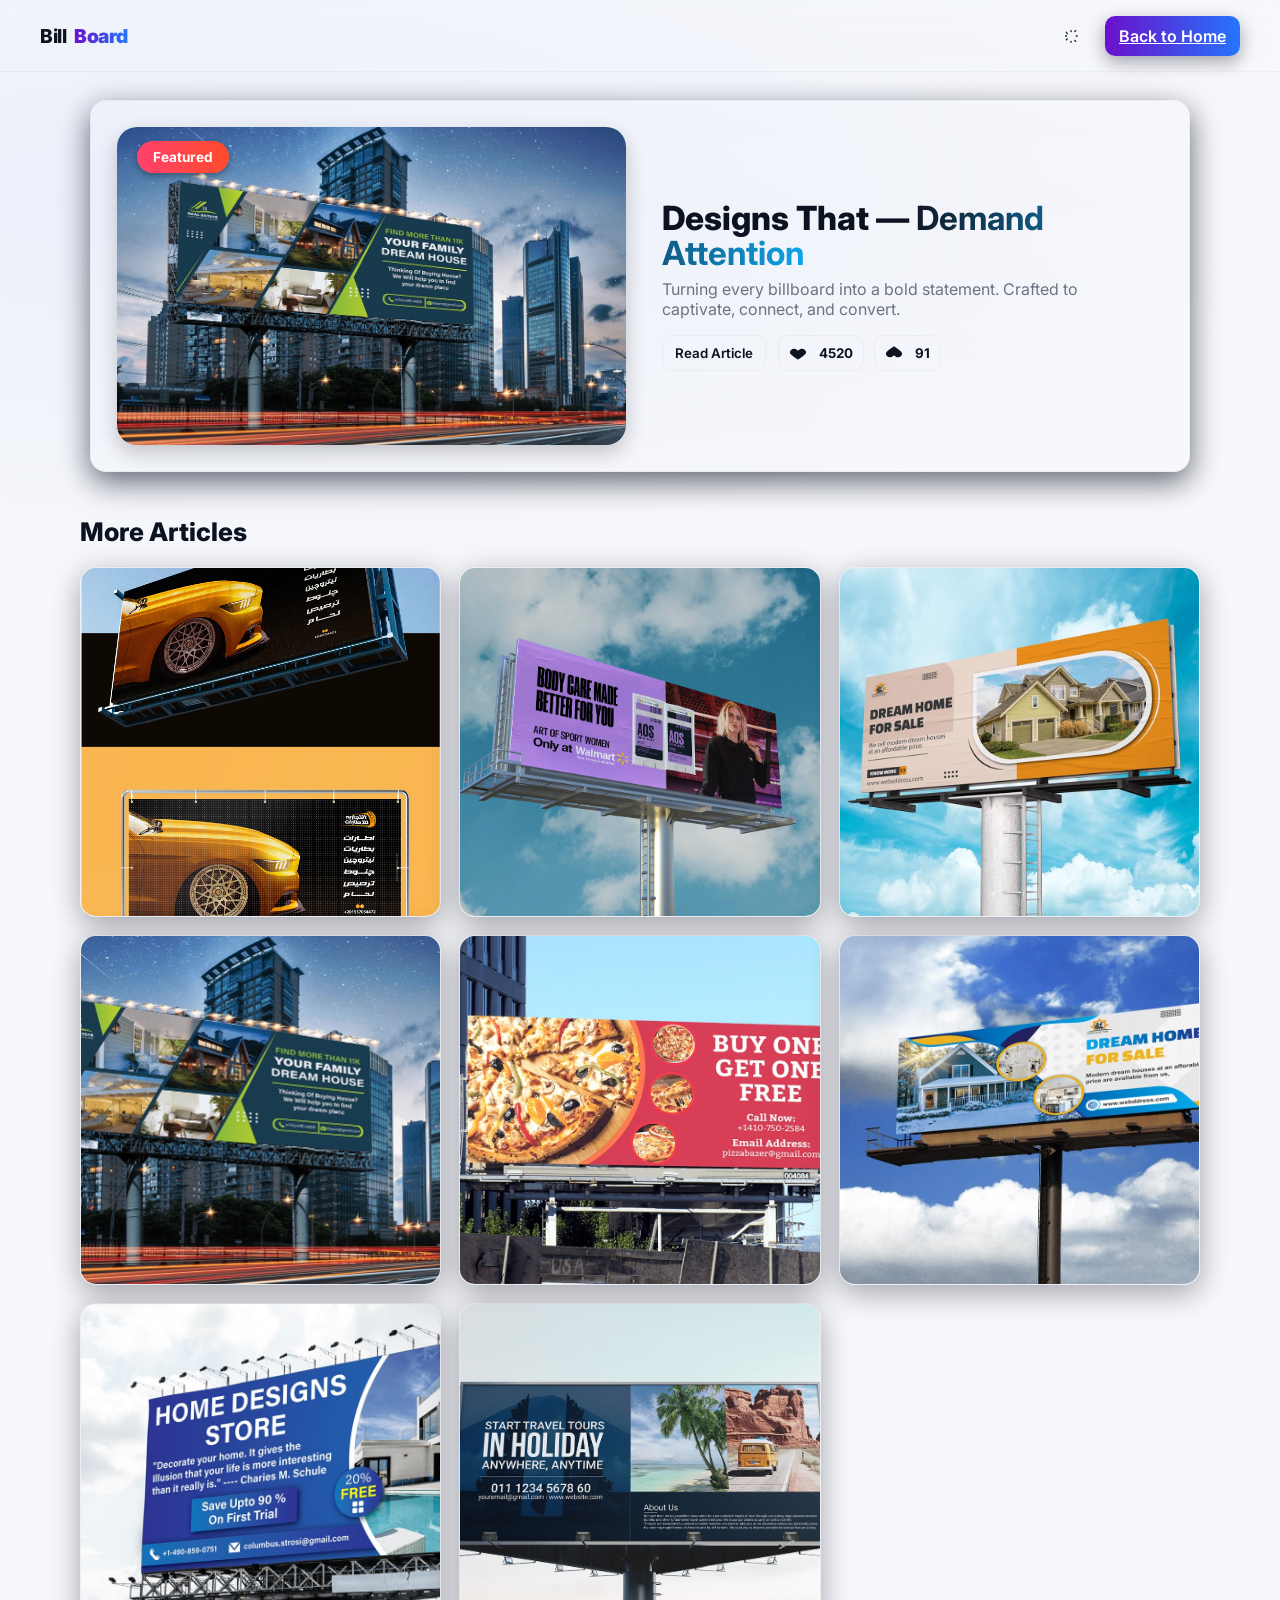
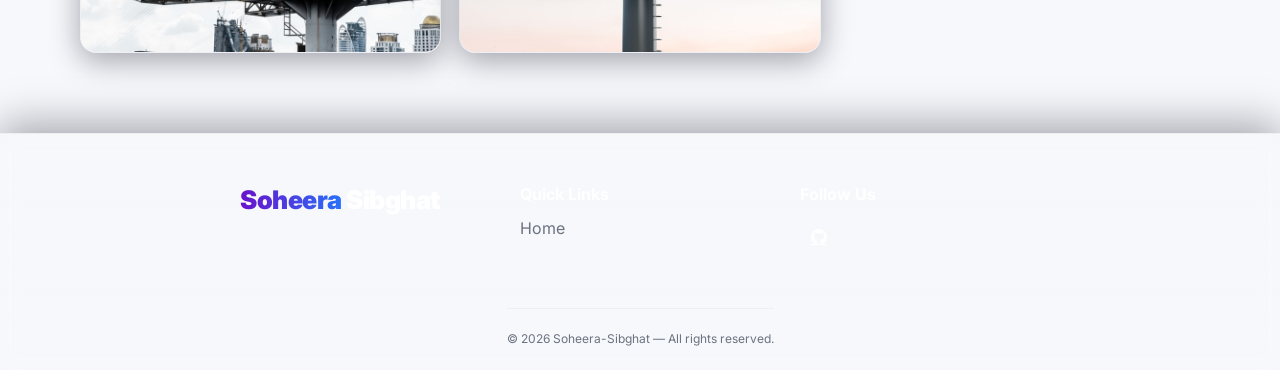
==== pages/billBoard.html @ 372c572b "first commit some changes" ====
<!DOCTYPE html>
<html lang="en">

<head>
    <meta charset="utf-8" />
    <meta name="viewport" content="width=device-width,initial-scale=1" />
    <title>Soheera Sibghat</title>

    <!-- Google Font -->
    <link href="https://fonts.googleapis.com/css2?family=Inter:wght@300;400;600;800&display=swap" rel="stylesheet">
    <link rel="stylesheet" href="https://cdnjs.cloudflare.com/ajax/libs/font-awesome/6.4.0/css/all.min.css">

    <!-- External CSS -->
    <link rel="stylesheet" href="../page-css/billboard.css">
</head>

<body class="theme-light">

    <!-- NAVBAR -->
    <header class="navbar">
        <div class="nav-left">
            <h3 class="brand">Bill<span>Board</span></h3>
        </div>

        <div class="nav-right">
            <button class="btn icon-btn" id="themeToggle" aria-label="Toggle theme">
                <svg id="themeIcon" viewBox="0 0 24 24" width="18" height="18" fill="currentColor">
                    <path
                        d="M12 3a1 1 0 0 1 1 1v1.2a1 1 0 0 1-2 0V4a1 1 0 0 1 1-1zM12 19a1 1 0 0 1 1 1v1.2a1 1 0 0 1-2 0V20a1 1 0 0 1 1-1zM4.22 5.47a1 1 0 0 1 1.41 0L6.9 7.74a1 1 0 1 1-1.41 1.41L4.22 6.88a1 1 0 0 1 0-1.41zM17.1 18.06a1 1 0 0 1 1.41 0l1.26 1.26a1 1 0 0 1-1.41 1.41L17.1 19.47a1 1 0 0 1 0-1.41zM3 12a1 1 0 0 1 1-1h1.2a1 1 0 0 1 0 2H4a1 1 0 0 1-1-1zM19 12a1 1 0 0 1 1-1h1.2a1 1 0 0 1 0 2H20a1 1 0 0 1-1-1zM4.22 18.53a1 1 0 0 1 0-1.41l1.26-1.26a1 1 0 1 1 1.41 1.41L5.63 18.53a1 1 0 0 1-1.41 0zM17.1 5.94a1 1 0 0 1 0-1.41l1.26-1.26a1 1 0 1 1 1.41 1.41L18.5 5.94a1 1 0 0 1-1.41 0z">
                    </path>
                </svg>
            </button>

            <a href="../index.html" class="btn primary">Back to Home</a>
        </div>
    </header>

    <!-- HERO -->
    <main>
        <section class="hero">
            <div class="hero-card reveal">
                <div class="hero-media">
                    <img src="../images/billboard/img4.jpg" alt="Preview Image">
                    <div class="floating-badge">Featured</div>
                </div>


                <div class="hero-body">
                    <h1 class="hero-title">Designs That — <span>Demand Attention</span></h1>
                    <p class="lead">Turning every billboard into a bold statement.
                        Crafted to captivate, connect, and convert.</p>

                    <div class="actions">
                        <button class="btn ghost" id="readMore">Read Article</button>

                        <div class="reactions">
                            <button class="like-btn action-sm" data-type="like" aria-label="like">
                                <svg viewBox="0 0 24 24" width="18" height="18" fill="currentColor">
                                    <path
                                        d="M12 21s-6.716-4.35-9.5-7.2C-1.2 10.6 3.5 5 8.5 6.5c1.9.6 3.5 2.4 3.5 2.4s1.6-1.8 3.5-2.4C20.5 5 25.2 10.6 21.5 13.8 18.716 16.65 12 21 12 21z" />
                                </svg>
                                <span class="count" id="likeCount">4520</span>
                            </button>

                            <button class="dislike-btn action-sm" data-type="dislike" aria-label="dislike">
                                <svg viewBox="0 0 24 24" width="18" height="18" fill="currentColor">
                                    <path
                                        d="M12 3s6.716 4.35 9.5 7.2C25.2 13.4 20.5 19 15.5 17.5c-1.9-.6-3.5-2.4-3.5-2.4s-1.6 1.8-3.5 2.4C3.5 19  -1.2 13.4 2.5 10.2 5.284 7.35 12 3 12 3z" />
                                </svg>
                                <span class="count" id="dislikeCount">91</span>
                            </button>
                        </div>
                    </div>
                </div>
            </div>
        </section>

        <!-- CARDS GRID -->
        <section class="cards-container">
            <h2 class="section-title reveal">More Articles</h2>

            <div class="cards grid">
                <!-- Generate 10 cards -->
                <!-- Each card uses .reveal which will animate on load/scroll -->
                <article class="card">
                    <div class="card-media">
                        <img src="../images/billboard/img1.jpg" alt="Preview Image">
                        <!-- <video src="../videos/wordpress-videos/video1.mp4" muted loop preload="metadata"></video> -->
                    </div>
                </article>




                <article class="card">
                    <div class="card-media">
                        <img src="../images/billboard/img2.jpg" alt="Preview Image">
                        <!-- <video src="../videos/wordpress-videos/video2.mp4" muted loop preload="metadata"></video> -->
                    </div>
                </article>


                <article class="card">
                    <div class="card-media">
                        <img src="../images/billboard/img3.jpg" alt="Preview Image">
                        <!-- <video src="../videos/wordpress-videos/video2.mp4" muted loop preload="metadata"></video> -->
                    </div>
                </article>

                <article class="card">
                    <div class="card-media">
                        <img src="../images/billboard/img4.jpg" alt="Preview Image">
                        <!-- <video src="../videos/wordpress-videos/video2.mp4" muted loop preload="metadata"></video> -->
                    </div>
                </article>
                <article class="card">
                    <div class="card-media">
                        <img src="../images/billboard/img5.jpg" alt="Preview Image">
                        <!-- <video src="../videos/wordpress-videos/video2.mp4" muted loop preload="metadata"></video> -->
                    </div>
                </article>
                <article class="card">
                    <div class="card-media">
                        <img src="../images/billboard/img6.jpg" alt="Preview Image">
                        <!-- <video src="../videos/wordpress-videos/video2.mp4" muted loop preload="metadata"></video> -->
                    </div>
                </article>
                <article class="card">
                    <div class="card-media">
                        <img src="../images/billboard/img7.jpg" alt="Preview Image">
                        <!-- <video src="../videos/wordpress-videos/video2.mp4" muted loop preload="metadata"></video> -->
                    </div>
                </article>
                <article class="card">
                    <div class="card-media">
                        <img src="../images/billboard/img8.jpg" alt="Preview Image">
                        <!-- <video src="../videos/wordpress-videos/video2.mp4" muted loop preload="metadata"></video> -->
                    </div>
                </article>
                <!-- <article class="card reveal" tabindex="0">
                    <div class="card-media"><img src="https://via.placeholder.com/600x360?text=Card+4" alt=""></div>
                    <div class="card-body">
                        <h3>Card Title 4</h3>
                        <p>Maecenas facilisis magna in dui iaculis feugiat. Use images you like.</p>
                        <div class="card-meta">
                            <span class="tag">Inspiration</span>
                            <button class="btn sm">Read</button>
                        </div>
                    </div>
                </article>

                <article class="card reveal" tabindex="0">
                    <div class="card-media"><img src="https://via.placeholder.com/600x360?text=Card+5" alt=""></div>
                    <div class="card-body">
                        <h3>Card Title 5</h3>
                        <p>Aliquam tincidunt justo sed nunc viverra, at fermentum leo luctus.</p>
                        <div class="card-meta">
                            <span class="tag">Trends</span>
                            <button class="btn sm">Read</button>
                        </div>
                    </div>
                </article>

                <article class="card reveal" tabindex="0">
                    <div class="card-media"><img src="https://via.placeholder.com/600x360?text=Card+6" alt=""></div>
                    <div class="card-body">
                        <h3>Card Title 6</h3>
                        <p>Sed ut perspiciatis unde omnis iste natus error sit voluptatem.</p>
                        <div class="card-meta">
                            <span class="tag">Tips</span>
                            <button class="btn sm">Read</button>
                        </div>
                    </div>
                </article>

                <article class="card reveal" tabindex="0">
                    <div class="card-media"><img src="https://via.placeholder.com/600x360?text=Card+7" alt=""></div>
                    <div class="card-body">
                        <h3>Card Title 7</h3>
                        <p>Integer id nisl nec sapien bibendum egestas. Add your own data.</p>
                        <div class="card-meta">
                            <span class="tag">Code</span>
                            <button class="btn sm">Read</button>
                        </div>
                    </div>
                </article>

                <article class="card reveal" tabindex="0">
                    <div class="card-media"><img src="https://via.placeholder.com/600x360?text=Card+8" alt=""></div>
                    <div class="card-body">
                        <h3>Card Title 8</h3>
                        <p>Vestibulum eget magna eget velit hendrerit varius. Clean layout.</p>
                        <div class="card-meta">
                            <span class="tag">Design</span>
                            <button class="btn sm">Read</button>
                        </div>
                    </div>
                </article>

                <article class="card reveal" tabindex="0">
                    <div class="card-media"><img src="https://via.placeholder.com/600x360?text=Card+9" alt=""></div>
                    <div class="card-body">
                        <h3>Card Title 9</h3>
                        <p>Fusce fringilla nulla sit amet turpis elementum, ac feugiat ipsum.</p>
                        <div class="card-meta">
                            <span class="tag">Layout</span>
                            <button class="btn sm">Read</button>
                        </div>
                    </div>
                </article>

                <article class="card reveal" tabindex="0">
                    <div class="card-media"><img src="https://via.placeholder.com/600x360?text=Card+10" alt=""></div>
                    <div class="card-body">
                        <h3>Card Title 10</h3>
                        <p>Curabitur sit amet urna ac leo tincidunt posuere. Final sample card.</p>
                        <div class="card-meta">
                            <span class="tag">UX</span>
                            <button class="btn sm">Read</button>
                        </div>
                    </div>
                </article> -->
            </div>
        </section>
    </main>

    <!-- FOOTER -->
    <footer class="footer">
        <div class="footer-top">
            <div class="footer-brand">
                <h2><span>Soheera </span>Sibghat</h2>
            </div>
            <div class="footer-links">
                <h4>Quick Links</h4>
                <ul>
                    <li><a href="../index.html">Home</a></li>

                </ul>
            </div>
            <div class="footer-socials">
                <h4>Follow Us</h4>
                <div class="social-icons">
                    <!-- <a href="#" aria-label="Twitter"><i class="fab fa-twitter"></i></a> -->
                    <!-- <a href="#" aria-label="Dribbble"><i class="fab fa-dribbble"></i></a> -->
                    <a href="https://github.com/soheeras" aria-label="Github"><i class="fab fa-github"></i></a>
                    <!-- <a href="#" aria-label="YouTube"><i class="fab fa-youtube"></i></a> -->
                </div>
            </div>
        </div>

        <div class="footer-bottom">
            <small>© <span id="year"></span> Soheera-Sibghat — All rights reserved.</small>
        </div>
    </footer>
    <!-- JS: theme toggle, simple interactions, reveal on scroll -->
    <script>
        // year
        document.getElementById('year').textContent = new Date().getFullYear();

        // theme toggle
        const body = document.body;
        const themeToggle = document.getElementById('themeToggle');
        const themeIcon = document.getElementById('themeIcon');
        const setTheme = (mode) => {
            body.classList.remove('theme-light', 'theme-dark');
            body.classList.add(mode === 'dark' ? 'theme-dark' : 'theme-light');
            // swap icon (sun/moon)
            if (mode === 'dark') {
                themeIcon.innerHTML = '<path d="M21.64 13a9 9 0 11-10.6-10.6 1 1 0 01.8 1.1 7 7 0 109.5 9.5 1 1 0 011.1.8z"/>';
            } else {
                themeIcon.innerHTML = '<path d="M12 3a1 1 0 0 1 1 1v1.2a1 1 0 0 1-2 0V4a1 1 0 0 1 1-1zM12 19a1 1 0 0 1 1 1v1.2a1 1 0 0 1-2 0V20a1 1 0 0 1 1-1zM4.22 5.47a1 1 0 0 1 1.41 0L6.9 7.74a1 1 0 1 1-1.41 1.41L4.22 6.88a1 1 0 0 1 0-1.41zM17.1 18.06a1 1 0 0 1 1.41 0l1.26 1.26a1 1 0 0 1-1.41 1.41L17.1 19.47a1 1 0 0 1 0-1.41zM3 12a1 1 0 0 1 1-1h1.2a1 1 0 0 1 0 2H4a1 1 0 0 1-1-1zM19 12a1 1 0 0 1 1-1h1.2a1 1 0 0 1 0 2H20a1 1 0 0 1-1-1zM4.22 18.53a1 1 0 0 1 0-1.41l1.26-1.26a1 1 0 1 1 1.41 1.41L5.63 18.53a1 1 0 0 1-1.41 0zM17.1 5.94a1 1 0 0 1 0-1.41l1.26-1.26a1 1 0 1 1 1.41 1.41L18.5 5.94a1 1 0 0 1-1.41 0z"></path>';
            }
            localStorage.setItem('site-theme', mode);
        };
        // init theme
        const saved = localStorage.getItem('site-theme') || 'light';
        setTheme(saved);
        themeToggle.addEventListener('click', () => {
            const next = body.classList.contains('theme-dark') ? 'light' : 'dark';
            setTheme(next);
        });

        // like/dislike micro-interactions
        document.querySelectorAll('.like-btn, .dislike-btn').forEach(btn => {
            btn.addEventListener('click', (e) => {
                e.stopPropagation();
                const span = btn.querySelector('.count');
                let n = parseInt(span.textContent || '0', 10);
                // simple toggle animation
                btn.animate([{ transform: 'scale(1.1)' }, { transform: 'scale(1)' }], { duration: 200 });
                if (btn.classList.contains('active')) {
                    btn.classList.remove('active');
                    n = Math.max(0, n - 1);
                } else {
                    btn.classList.add('active');
                    n = n + 1;
                }
                span.textContent = n;
            });
        });

        // reveal on scroll
        const reveals = document.querySelectorAll('.reveal');
        const ro = new IntersectionObserver(entries => {
            entries.forEach((entry, i) => {
                if (entry.isIntersecting) {
                    entry.target.classList.add('revealed');
                    ro.unobserve(entry.target);
                }
            });
        }, { threshold: 0.12 });
        reveals.forEach(r => ro.observe(r));

        // subtle card tilt on mousemove
        document.querySelectorAll('.card').forEach(card => {
            card.addEventListener('mousemove', (e) => {
                const rect = card.getBoundingClientRect();
                const x = (e.clientX - rect.left) / rect.width - 0.5;
                const y = (e.clientY - rect.top) / rect.height - 0.5;
                card.style.transform = `perspective(900px) rotateX(${(-y * 6)}deg) rotateY(${x * 8}deg) translateZ(0)`;
            });
            card.addEventListener('mouseleave', () => {
                card.style.transform = '';
            });
            // make card clickable (example)
            card.addEventListener('click', () => {
                // redirect to a WordPress-style page (change href as needed)
                window.location.href = 'billBoard.html';
            });
        });
    </script>
    <script>
        document.querySelectorAll('.card').forEach(card => {
            const video = card.querySelector('video');

            card.addEventListener('mouseenter', () => {
                video.currentTime = 0;
                video.play();
            });

            card.addEventListener('mouseleave', () => {
                video.pause();
            });
        });
    </script>


</body>

</html>
---- page-css/billboard.css ----
/* ---------- VARIABLES & RESET ---------- */
:root{
  --bg: #0f1720;
  --card: rgba(255,255,255,0.96);
  --muted: #6b7280;
  --accent: linear-gradient(90deg,#6a11cb,#2575fc);
  --glass: rgba(255,255,255,0.06);
  --glass-2: rgba(255,255,255,0.03);
  --glass-border: rgba(255,255,255,0.08);
  --shadow: 0 10px 30px rgba(2,6,23,0.6);
}
*{box-sizing:border-box;margin:0;padding:0;font-family:Inter,system-ui,-apple-system,Segoe UI,Roboto,'Helvetica Neue',Arial;}

/* LIGHT / DARK THEMES */
body.theme-light{
  --bg: #f7f8fb;
  --card: #ffffff;
  --muted: #6b7280;
  --glass: rgba(10,10,10,0.02);
  --glass-2: rgba(10,10,10,0.03);
  --glass-border: rgba(16,24,40,0.04);
  color: #0b1220;
  background: radial-gradient(1200px 400px at 10% 10%, rgba(37,99,235,0.06), transparent), #f7f8fb;
}
body.theme-dark{
  color: #e6eef8;
  background: radial-gradient(900px 360px at 90% 10%, rgba(99,102,241,0.06), transparent), #07080b;
}

/* global spacing */
.navbar, .hero, .cards-container, .footer { padding-left:clamp(16px,4vw,40px); padding-right:clamp(16px,4vw,40px); }

/* ---------- NAVBAR ---------- */
.navbar{
  height:72px;
  display:flex;
  align-items:center;
  justify-content:space-between;
  gap:20px;
  position:sticky;
  top:0;
  z-index:50;
  backdrop-filter: blur(6px);
  background: linear-gradient(180deg, rgba(255,255,255,0.02), rgba(255,255,255,0.00));
  border-bottom: 1px solid var(--glass-border);
}
.brand{ font-weight:800; letter-spacing:-0.5px; font-size:1.2rem; display:flex; align-items:center; gap:8px; color:inherit;}
.brand span{ color:transparent; background:var(--accent); -webkit-background-clip:text; background-clip:text; font-weight:900; }

.nav-right{ display:flex; gap:12px; align-items:center; }
.btn{ border:0; padding:10px 14px; border-radius:10px; cursor:pointer; font-weight:600; transition:transform .22s ease, box-shadow .22s ease; }
.btn:active{ transform:translateY(1px) scale(.998); }
.primary{ background: linear-gradient(90deg,#111827,#111827); color:white; box-shadow: 0 6px 18px rgba(2,6,23,0.35); }
body.theme-light .primary{ background: var(--accent); color:white; }
.btn.icon-btn{ display:inline-flex; align-items:center; justify-content:center; width:44px; height:44px; background:transparent; border-radius:10px; color:inherit; }

.btn.ghost{ background:transparent; border:1px solid var(--glass-border); color:inherit; padding:9px 12px; }

/* ---------- HERO ---------- */
.hero{ margin-top:28px; display:flex; justify-content:center; }
.hero-card{
  width:100%;
  max-width:1100px;
  display:grid;
  grid-template-columns: 1fr 1fr;
  gap:28px;
  align-items:center;
  background: linear-gradient(180deg, rgba(255,255,255,0.02), rgba(255,255,255,0.00));
  padding:26px;
  border-radius:16px;
  box-shadow: var(--shadow);
  border: 1px solid var(--glass-border);
  transform:translateY(0);
  transition: transform .35s cubic-bezier(.2,.9,.2,1), box-shadow .35s;
}
.hero-card:hover{ transform: translateY(-8px) scale(1.003); box-shadow: 0 18px 40px rgba(2,6,23,0.55); }

/* hero media */
.hero-media{ position:relative; border-radius:12px; overflow:hidden; }
.hero-media img{ display:block; width:100%; height:100%; object-fit:cover; aspect-ratio:16/10; transition: transform .6s cubic-bezier(.2,.9,.2,1); }
.hero-card:hover .hero-media img{ transform: scale(1.04) rotate(-0.6deg); }

.floating-badge{
  position:absolute; left:12px; top:12px;
  background:var(--accent); color:white; padding:8px 12px; border-radius:999px; font-weight:700;
  font-size:.85rem; box-shadow: 0 8px 30px rgba(37,99,235,0.14);
  transform: translateY(-6px); animation: float 3.6s ease-in-out infinite;
}
@keyframes float{ 0%{ transform: translateY(-6px);}50%{ transform: translateY(4px);}100%{ transform: translateY(-6px);} }

/* hero text */
.hero-body{ padding:6px 6px 6px 8px; }
.hero-title{ font-size:clamp(1.4rem,2.6vw,2.2rem); margin-bottom:8px; font-weight:800; line-height:1.05; }
.hero-title span{ font-weight:700; background: linear-gradient(90deg,#111827,#0ea5e9); -webkit-background-clip:text; background-clip:text; color:transparent; }

.lead{ color:var(--muted); margin-bottom:16px; max-width:48ch; }

/* actions */
.actions{ display:flex; gap:12px; align-items:center; margin-top:6px; }
.reactions{ display:flex; gap:10px; align-items:center; }

.action-sm{ display:inline-flex; gap:8px; align-items:center; padding:8px 10px; border-radius:10px; background:rgba(255,255,255,0.02); border:1px solid var(--glass-border); cursor:pointer; color:inherit; }
.action-sm .count{ font-weight:700; margin-left:4px; }

.action-sm.active{ background:linear-gradient(90deg,#ff6b6b,#ff9a9e); color:white; transform:scale(1.03); box-shadow:0 8px 24px rgba(255,107,107,0.12); }

/* ---------- CARDS GRID ---------- */
.cards-container{ margin:44px auto 80px; max-width:1200px; }
.section-title{ font-size:1.6rem; margin-bottom:20px; font-weight:800; }

.grid{ display:grid; grid-template-columns: repeat(3,1fr); gap:18px; }
@media (max-width:1000px){ .grid{ grid-template-columns: repeat(2,1fr); } }
@media (max-width:640px){ .hero-card{ grid-template-columns:1fr; } .grid{ grid-template-columns: 1fr; } }

/* .card{
  background: linear-gradient(180deg, rgba(255,255,255,0.02), rgba(255,255,255,0.00));
  border-radius:14px; overflow:hidden; border:1px solid var(--glass-border);
  transition: transform .28s cubic-bezier(.2,.9,.2,1), box-shadow .28s;
  cursor:pointer; display:flex; flex-direction:column; min-height:260px;
  box-shadow: 0 8px 30px rgba(2,6,23,0.35);
  position:relative;
} */
.card-media img{ width:100%; height:160px; object-fit:cover; display:block; transition: transform .45s; }
.card:hover .card-media img{ transform: scale(1.06); filter:brightness(.98); }
.card-body{ padding:14px 16px 18px; display:flex; flex-direction:column; gap:12px; justify-content:space-between; flex:1; }
.card h3{ font-size:1.05rem; margin-bottom:6px; }
.card p{ color:var(--muted); font-size:.95rem; line-height:1.4; }

/* tags & meta */
.card-meta{ display:flex; justify-content:space-between; align-items:center; gap:8px; margin-top:6px; }
.tag{ padding:6px 10px; border-radius:999px; background:linear-gradient(90deg,#e2e8f0,#dbeafe); font-weight:700; font-size:.8rem; color:#0b1220; }

/* glass shimmer overlay for premium feel */
.card::after{
  content:'';
  position:absolute; inset:0; pointer-events:none;
  background: linear-gradient(120deg, rgba(255,255,255,0.02), rgba(255,255,255,0.00) 40%, rgba(255,255,255,0.03) 60%, rgba(255,255,255,0.01));
  mix-blend-mode:overlay;
}

/* hover lift */
.card:hover{ transform:translateY(-10px) scale(1.01); box-shadow: 0 24px 60px rgba(2,6,23,0.6); }

/* ---------- FOOTER ---------- */
.footer{ border-top:1px solid var(--glass-border); padding:26px; margin-top:24px; display:flex; flex-direction:column; gap:12px; align-items:center; justify-content:center; background:transparent; }
.footer-inner{ width:100%; max-width:1200px; display:flex; justify-content:space-between; align-items:center; gap:12px; color:var(--muted); }
.footer small{ color:var(--muted); display:block; margin-top:6px; }

/* ---------- REVEAL ANIMATION ---------- */
.reveal{ opacity:0; transform: translateY(12px) scale(.996); transition: opacity .7s cubic-bezier(.2,.9,.2,1), transform .8s cubic-bezier(.2,.9,.2,1); }
.reveal.revealed{ opacity:1; transform: none; }

/* stagger reveal (use :nth-child in JS if needed) */
.cards .card:nth-child(1){ transition-delay: .05s; }
.cards .card:nth-child(2){ transition-delay: .08s; }
.cards .card:nth-child(3){ transition-delay: .11s; }
.cards .card:nth-child(4){ transition-delay: .14s; }
.cards .card:nth-child(5){ transition-delay: .17s; }
.cards .card:nth-child(6){ transition-delay: .20s; }
.cards .card:nth-child(7){ transition-delay: .23s; }
.cards .card:nth-child(8){ transition-delay: .26s; }
.cards .card:nth-child(9){ transition-delay: .29s; }
.cards .card:nth-child(10){ transition-delay: .32s; }

/* small utilities */
.sm{ padding:8px 10px; font-size:.86rem; border-radius:10px; background:transparent; border:1px solid var(--glass-border); color:inherit; }

/* responsive tweaks */
@media (max-width:480px){
  /* REMOVE display:none from .nav-right .primary */
  /* .nav-right .primary{ display:none; } */
  
  /* INSTEAD, make it responsive */
  .nav-right .primary {
    padding: 8px 12px;
    font-size: 0.85rem;
  }
  
  /* Make navbar more compact */
  .navbar {
    height: 64px;
    padding: 0 16px;
  }
  
  /* Adjust button sizes */
  .btn.icon-btn {
    width: 36px;
    height: 36px;
  }
  
  /* ... rest ... */
  .hero-card{ padding:16px; gap:12px; }
  .hero-media img{ aspect-ratio:16/9; }
  .cards .card{ min-height:220px; }
}





.hero-media {
  position: relative;
  width: 100%;
  max-width: 900px;
  margin: 0 auto;
  border-radius: 20px;
  overflow: hidden;
  box-shadow: 0 8px 20px rgba(0,0,0,0.2);
}

.hero-video {
  width: 100%;
  height: auto;
  display: block;
  object-fit: cover;
}

.floating-badge {
  position: absolute;
  top: 20px;
  left: 20px;
  background: linear-gradient(90deg, #ff416c, #ff4b2b);
  color: white;
  font-weight: bold;
  padding: 8px 16px;
  border-radius: 30px;
  box-shadow: 0 3px 6px rgba(0,0,0,0.3);
  animation: float 3s ease-in-out infinite;
}

@keyframes float {
  0%, 100% { transform: translateY(0); }
  50% { transform: translateY(-5px); }
}









.card {
  position: relative;
  width: 100%;
  aspect-ratio: 16 / 9;
  border-radius: 16px;
  height: 350px;
  overflow: hidden;
  cursor: pointer;
  transition: transform 0.3s ease, box-shadow 0.3s ease;
  box-shadow: 0 8px 30px rgba(2,6,23,0.35);
  border: 1px solid var(--glass-border);
}

.card:hover {
  transform: translateY(-6px) scale(1.02);
  box-shadow: 0 24px 60px rgba(2,6,23,0.6);
}

.card-media {
  position: relative;
  width: 100%;
  height: 100%;
}

.card-media img,
.card-media video {
  width: 100%;
  height: 100%;
  object-fit: cover;
  display: block;
  border-radius: inherit;
  /* transition: opacity 0.4s ease, transform 0.4s ease; */
}

/* .card-media video {
  position: absolute;
  top: 0;
  left: 0;
  opacity: 0;
  pointer-events: none;
} */

/* Hover: show video, hide image */
/* .card:hover .card-media video {
  opacity: 1;
} */

/* .card:hover .card-media img {
  opacity: 0;
  /* transform: scale(1.05); */
/* } */









.footer {
  background: linear-gradient(180deg, rgba(255,255,255,0.03), rgba(255,255,255,0.00));
  backdrop-filter: blur(8px);
  border-top: 1px solid var(--glass-border);
  color: var(--muted);
  padding: 50px 26px 24px;
  margin-top: 60px;
  box-shadow: 0 -8px 40px rgba(2,6,23,0.35);
}

.footer-top {
  display: grid;
  grid-template-columns: repeat(auto-fit, minmax(240px, 1fr));
  gap: 40px;
  max-width: 1200px;
  margin: 0 auto 40px;
}

.footer-brand h2 {
  font-size: 1.6rem;
  font-weight: 900;
  color: white;
  letter-spacing: -0.5px;
}
.footer-brand h2 span {
  background: var(--accent);
  -webkit-background-clip: text;
  background-clip: text;
  color: transparent;
}
.footer-brand p {
  margin-top: 10px;
  color: var(--muted);
  font-size: 0.95rem;
  line-height: 1.5;
}

.footer-links h4,
.footer-socials h4 {
  color: white;
  font-weight: 700;
  margin-bottom: 14px;
}

.footer-links ul {
  list-style: none;
  padding: 0;
}
.footer-links ul li {
  margin-bottom: 8px;
}
.footer-links ul li a {
  color: var(--muted);
  text-decoration: none;
  transition: color 0.3s;
}
.footer-links ul li a:hover {
  color: #60a5fa;
}

.social-icons {
  display: flex;
  gap: 14px;
}
.social-icons a {
  width: 38px;
  height: 38px;
  border-radius: 10px;
  display: flex;
  align-items: center;
  justify-content: center;
  color: white;
  background: rgba(255,255,255,0.08);
  transition: all 0.3s ease;
}
.social-icons a:hover {
  transform: translateY(-4px);
  background: var(--accent);
  box-shadow: 0 8px 24px rgba(37,99,235,0.35);
}

.footer-bottom {
  text-align: center;
  padding-top: 16px;
  border-top: 1px solid var(--glass-border);
  color: var(--muted);
  font-size: 0.9rem;
}

@media (max-width: 640px) {
  .footer-top {
    grid-template-columns: 1fr;
    text-align: center;
  }
  .social-icons {
    justify-content: center;
  }
}
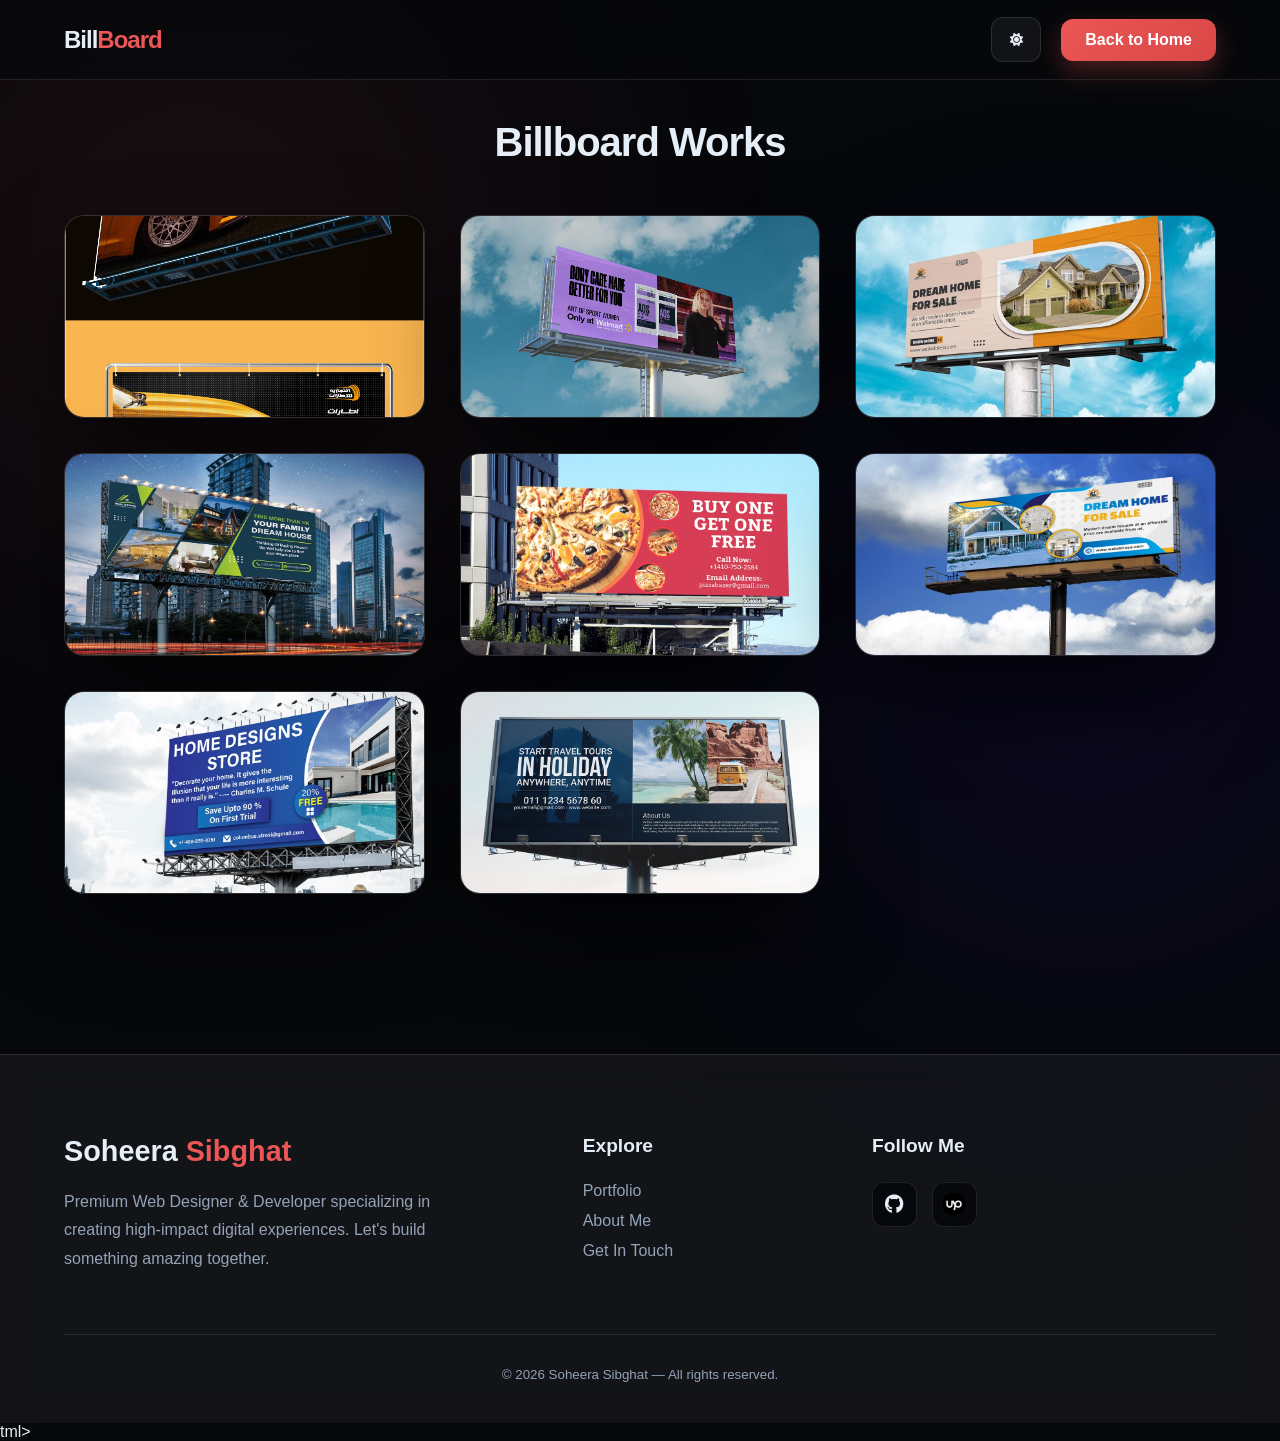
==== commit c6dbe462: "Redesigned contact section, adjusted navbar height, and fixed contact link scrolling" ====
--- a/pages/billBoard.html
+++ b/pages/billBoard.html
@@ -11,10 +11,10 @@
     <link rel="stylesheet" href="https://cdnjs.cloudflare.com/ajax/libs/font-awesome/6.4.0/css/all.min.css">
 
     <!-- External CSS -->
-    <link rel="stylesheet" href="../page-css/billboard.css">
+    <link rel="stylesheet" href="../page-css/yt-thumbnail.css">
 </head>
 
-<body class="theme-light">
+<body class="theme-dark">
 
     <!-- NAVBAR -->
     <header class="navbar">
@@ -24,327 +24,187 @@
 
         <div class="nav-right">
             <button class="btn icon-btn" id="themeToggle" aria-label="Toggle theme">
-                <svg id="themeIcon" viewBox="0 0 24 24" width="18" height="18" fill="currentColor">
-                    <path
-                        d="M12 3a1 1 0 0 1 1 1v1.2a1 1 0 0 1-2 0V4a1 1 0 0 1 1-1zM12 19a1 1 0 0 1 1 1v1.2a1 1 0 0 1-2 0V20a1 1 0 0 1 1-1zM4.22 5.47a1 1 0 0 1 1.41 0L6.9 7.74a1 1 0 1 1-1.41 1.41L4.22 6.88a1 1 0 0 1 0-1.41zM17.1 18.06a1 1 0 0 1 1.41 0l1.26 1.26a1 1 0 0 1-1.41 1.41L17.1 19.47a1 1 0 0 1 0-1.41zM3 12a1 1 0 0 1 1-1h1.2a1 1 0 0 1 0 2H4a1 1 0 0 1-1-1zM19 12a1 1 0 0 1 1-1h1.2a1 1 0 0 1 0 2H20a1 1 0 0 1-1-1zM4.22 18.53a1 1 0 0 1 0-1.41l1.26-1.26a1 1 0 1 1 1.41 1.41L5.63 18.53a1 1 0 0 1-1.41 0zM17.1 5.94a1 1 0 0 1 0-1.41l1.26-1.26a1 1 0 1 1 1.41 1.41L18.5 5.94a1 1 0 0 1-1.41 0z">
-                    </path>
-                </svg>
+                <i id="themeIcon" class="fas fa-moon"></i>
             </button>
-
             <a href="../index.html" class="btn primary">Back to Home</a>
         </div>
     </header>
 
-    <!-- HERO -->
-    <main>
-        <section class="hero">
-            <div class="hero-card reveal">
-                <div class="hero-media">
-                    <img src="../images/billboard/img4.jpg" alt="Preview Image">
-                    <div class="floating-badge">Featured</div>
-                </div>
-
-
-                <div class="hero-body">
-                    <h1 class="hero-title">Designs That — <span>Demand Attention</span></h1>
-                    <p class="lead">Turning every billboard into a bold statement.
-                        Crafted to captivate, connect, and convert.</p>
-
-                    <div class="actions">
-                        <button class="btn ghost" id="readMore">Read Article</button>
-
-                        <div class="reactions">
-                            <button class="like-btn action-sm" data-type="like" aria-label="like">
-                                <svg viewBox="0 0 24 24" width="18" height="18" fill="currentColor">
-                                    <path
-                                        d="M12 21s-6.716-4.35-9.5-7.2C-1.2 10.6 3.5 5 8.5 6.5c1.9.6 3.5 2.4 3.5 2.4s1.6-1.8 3.5-2.4C20.5 5 25.2 10.6 21.5 13.8 18.716 16.65 12 21 12 21z" />
-                                </svg>
-                                <span class="count" id="likeCount">4520</span>
-                            </button>
-
-                            <button class="dislike-btn action-sm" data-type="dislike" aria-label="dislike">
-                                <svg viewBox="0 0 24 24" width="18" height="18" fill="currentColor">
-                                    <path
-                                        d="M12 3s6.716 4.35 9.5 7.2C25.2 13.4 20.5 19 15.5 17.5c-1.9-.6-3.5-2.4-3.5-2.4s-1.6 1.8-3.5 2.4C3.5 19  -1.2 13.4 2.5 10.2 5.284 7.35 12 3 12 3z" />
-                                </svg>
-                                <span class="count" id="dislikeCount">91</span>
-                            </button>
-                        </div>
-                    </div>
-                </div>
-            </div>
-        </section>
-
-        <!-- CARDS GRID -->
-        <section class="cards-container">
-            <h2 class="section-title reveal">More Articles</h2>
-
-            <div class="cards grid">
-                <!-- Generate 10 cards -->
-                <!-- Each card uses .reveal which will animate on load/scroll -->
-                <article class="card">
-                    <div class="card-media">
-                        <img src="../images/billboard/img1.jpg" alt="Preview Image">
-                        <!-- <video src="../videos/wordpress-videos/video1.mp4" muted loop preload="metadata"></video> -->
-                    </div>
-                </article>
-
-
-
-
-                <article class="card">
-                    <div class="card-media">
-                        <img src="../images/billboard/img2.jpg" alt="Preview Image">
-                        <!-- <video src="../videos/wordpress-videos/video2.mp4" muted loop preload="metadata"></video> -->
-                    </div>
-                </article>
-
-
-                <article class="card">
-                    <div class="card-media">
-                        <img src="../images/billboard/img3.jpg" alt="Preview Image">
-                        <!-- <video src="../videos/wordpress-videos/video2.mp4" muted loop preload="metadata"></video> -->
-                    </div>
-                </article>
-
-                <article class="card">
-                    <div class="card-media">
-                        <img src="../images/billboard/img4.jpg" alt="Preview Image">
-                        <!-- <video src="../videos/wordpress-videos/video2.mp4" muted loop preload="metadata"></video> -->
-                    </div>
-                </article>
-                <article class="card">
-                    <div class="card-media">
-                        <img src="../images/billboard/img5.jpg" alt="Preview Image">
-                        <!-- <video src="../videos/wordpress-videos/video2.mp4" muted loop preload="metadata"></video> -->
-                    </div>
-                </article>
-                <article class="card">
-                    <div class="card-media">
-                        <img src="../images/billboard/img6.jpg" alt="Preview Image">
-                        <!-- <video src="../videos/wordpress-videos/video2.mp4" muted loop preload="metadata"></video> -->
-                    </div>
-                </article>
-                <article class="card">
-                    <div class="card-media">
-                        <img src="../images/billboard/img7.jpg" alt="Preview Image">
-                        <!-- <video src="../videos/wordpress-videos/video2.mp4" muted loop preload="metadata"></video> -->
-                    </div>
-                </article>
-                <article class="card">
-                    <div class="card-media">
-                        <img src="../images/billboard/img8.jpg" alt="Preview Image">
-                        <!-- <video src="../videos/wordpress-videos/video2.mp4" muted loop preload="metadata"></video> -->
-                    </div>
-                </article>
-                <!-- <article class="card reveal" tabindex="0">
-                    <div class="card-media"><img src="https://via.placeholder.com/600x360?text=Card+4" alt=""></div>
-                    <div class="card-body">
-                        <h3>Card Title 4</h3>
-                        <p>Maecenas facilisis magna in dui iaculis feugiat. Use images you like.</p>
-                        <div class="card-meta">
-                            <span class="tag">Inspiration</span>
-                            <button class="btn sm">Read</button>
-                        </div>
-                    </div>
-                </article>
-
-                <article class="card reveal" tabindex="0">
-                    <div class="card-media"><img src="https://via.placeholder.com/600x360?text=Card+5" alt=""></div>
-                    <div class="card-body">
-                        <h3>Card Title 5</h3>
-                        <p>Aliquam tincidunt justo sed nunc viverra, at fermentum leo luctus.</p>
-                        <div class="card-meta">
-                            <span class="tag">Trends</span>
-                            <button class="btn sm">Read</button>
-                        </div>
-                    </div>
-                </article>
-
-                <article class="card reveal" tabindex="0">
-                    <div class="card-media"><img src="https://via.placeholder.com/600x360?text=Card+6" alt=""></div>
-                    <div class="card-body">
-                        <h3>Card Title 6</h3>
-                        <p>Sed ut perspiciatis unde omnis iste natus error sit voluptatem.</p>
-                        <div class="card-meta">
-                            <span class="tag">Tips</span>
-                            <button class="btn sm">Read</button>
-                        </div>
-                    </div>
-                </article>
-
-                <article class="card reveal" tabindex="0">
-                    <div class="card-media"><img src="https://via.placeholder.com/600x360?text=Card+7" alt=""></div>
-                    <div class="card-body">
-                        <h3>Card Title 7</h3>
-                        <p>Integer id nisl nec sapien bibendum egestas. Add your own data.</p>
-                        <div class="card-meta">
-                            <span class="tag">Code</span>
-                            <button class="btn sm">Read</button>
-                        </div>
-                    </div>
-                </article>
-
-                <article class="card reveal" tabindex="0">
-                    <div class="card-media"><img src="https://via.placeholder.com/600x360?text=Card+8" alt=""></div>
-                    <div class="card-body">
-                        <h3>Card Title 8</h3>
-                        <p>Vestibulum eget magna eget velit hendrerit varius. Clean layout.</p>
-                        <div class="card-meta">
-                            <span class="tag">Design</span>
-                            <button class="btn sm">Read</button>
-                        </div>
-                    </div>
-                </article>
-
-                <article class="card reveal" tabindex="0">
-                    <div class="card-media"><img src="https://via.placeholder.com/600x360?text=Card+9" alt=""></div>
-                    <div class="card-body">
-                        <h3>Card Title 9</h3>
-                        <p>Fusce fringilla nulla sit amet turpis elementum, ac feugiat ipsum.</p>
-                        <div class="card-meta">
-                            <span class="tag">Layout</span>
-                            <button class="btn sm">Read</button>
-                        </div>
-                    </div>
-                </article>
-
-                <article class="card reveal" tabindex="0">
-                    <div class="card-media"><img src="https://via.placeholder.com/600x360?text=Card+10" alt=""></div>
-                    <div class="card-body">
-                        <h3>Card Title 10</h3>
-                        <p>Curabitur sit amet urna ac leo tincidunt posuere. Final sample card.</p>
-                        <div class="card-meta">
-                            <span class="tag">UX</span>
-                            <button class="btn sm">Read</button>
-                        </div>
-                    </div>
-                </article> -->
-            </div>
-        </section>
+    <!-- CARDS GRID -->
+    <main class="cards-container">
+        <h2 class="section-title">Billboard Works</h2>
+        <div class="grid">
+            <!-- Card 1 -->
+            <div class="card">
+                <div class="card-media">
+                    <img src="../images/billboard/img1.jpg" alt="Billboard Design">
+                </div>
+            </div>
+
+            <!-- Card 2 -->
+            <div class="card">
+                <div class="card-media">
+                    <img src="../images/billboard/img2.jpg" alt="Billboard Design">
+                </div>
+            </div>
+
+            <!-- Card 3 -->
+            <div class="card">
+                <div class="card-media">
+                    <img src="../images/billboard/img3.jpg" alt="Billboard Design">
+                </div>
+            </div>
+
+            <!-- Card 4 -->
+            <div class="card">
+                <div class="card-media">
+                    <img src="../images/billboard/img4.jpg" alt="Billboard Design">
+                </div>
+            </div>
+
+            <!-- Card 5 -->
+            <div class="card">
+                <div class="card-media">
+                    <img src="../images/billboard/img5.jpg" alt="Billboard Design">
+                </div>
+            </div>
+
+            <!-- Card 6 -->
+            <div class="card">
+                <div class="card-media">
+                    <img src="../images/billboard/img6.jpg" alt="Billboard Design">
+                </div>
+            </div>
+
+            <!-- Card 7 -->
+            <div class="card">
+                <div class="card-media">
+                    <img src="../images/billboard/img7.jpg" alt="Billboard Design">
+                </div>
+            </div>
+
+            <!-- Card 8 -->
+            <div class="card">
+                <div class="card-media">
+                    <img src="../images/billboard/img8.jpg" alt="Billboard Design">
+                </div>
+            </div>
+            
+        </div>
     </main>
 
     <!-- FOOTER -->
     <footer class="footer">
         <div class="footer-top">
             <div class="footer-brand">
-                <h2><span>Soheera </span>Sibghat</h2>
+                <h2>Soheera <span>Sibghat</span></h2>
+                <p>Premium Web Designer & Developer specializing in creating high-impact digital experiences. Let's build something amazing together.</p>
             </div>
             <div class="footer-links">
-                <h4>Quick Links</h4>
+                <h4>Explore</h4>
                 <ul>
-                    <li><a href="../index.html">Home</a></li>
-
+                    <li><a href="../index.html#portfolio">Portfolio</a></li>
+                    <li><a href="../index.html#about">About Me</a></li>
+                    <li><a href="../index.html#contact">Get In Touch</a></li>
                 </ul>
             </div>
             <div class="footer-socials">
-                <h4>Follow Us</h4>
+                <h4>Follow Me</h4>
                 <div class="social-icons">
-                    <!-- <a href="#" aria-label="Twitter"><i class="fab fa-twitter"></i></a> -->
-                    <!-- <a href="#" aria-label="Dribbble"><i class="fab fa-dribbble"></i></a> -->
-                    <a href="https://github.com/soheeras" aria-label="Github"><i class="fab fa-github"></i></a>
-                    <!-- <a href="#" aria-label="YouTube"><i class="fab fa-youtube"></i></a> -->
-                </div>
-            </div>
-        </div>
-
+                    <a href="https://github.com/soheeras" target="_blank" aria-label="GitHub"><i class="fab fa-github"></i></a>
+                    <a href="https://www.upwork.com/freelancers/shopify0wordpress0wix0webflow" target="_blank" aria-label="Upwork">
+                        <img src="../img/new-images/upwork-logo.png" alt="Upwork" style="width: 24px; height: 24px; border-radius: 50%;">
+                    </a>
+                </div>
+            </div>
+        </div>
         <div class="footer-bottom">
-            <small>© <span id="year"></span> Soheera-Sibghat — All rights reserved.</small>
+            <small>&copy; 2026 Soheera Sibghat — All rights reserved.</small>
         </div>
     </footer>
-    <!-- JS: theme toggle, simple interactions, reveal on scroll -->
+
+    <!-- LIGHTBOX -->
+    <div class="lightbox" id="lightbox">
+        <span class="lightbox-close" id="lightboxClose">&times;</span>
+        <img class="lightbox-content" id="lightboxImg" src="" alt="Full Screen Image">
+    </div>
+
+    <!-- SCRIPTS -->
     <script>
-        // year
-        document.getElementById('year').textContent = new Date().getFullYear();
-
-        // theme toggle
-        const body = document.body;
         const themeToggle = document.getElementById('themeToggle');
         const themeIcon = document.getElementById('themeIcon');
-        const setTheme = (mode) => {
-            body.classList.remove('theme-light', 'theme-dark');
-            body.classList.add(mode === 'dark' ? 'theme-dark' : 'theme-light');
-            // swap icon (sun/moon)
-            if (mode === 'dark') {
-                themeIcon.innerHTML = '<path d="M21.64 13a9 9 0 11-10.6-10.6 1 1 0 01.8 1.1 7 7 0 109.5 9.5 1 1 0 011.1.8z"/>';
-            } else {
-                themeIcon.innerHTML = '<path d="M12 3a1 1 0 0 1 1 1v1.2a1 1 0 0 1-2 0V4a1 1 0 0 1 1-1zM12 19a1 1 0 0 1 1 1v1.2a1 1 0 0 1-2 0V20a1 1 0 0 1 1-1zM4.22 5.47a1 1 0 0 1 1.41 0L6.9 7.74a1 1 0 1 1-1.41 1.41L4.22 6.88a1 1 0 0 1 0-1.41zM17.1 18.06a1 1 0 0 1 1.41 0l1.26 1.26a1 1 0 0 1-1.41 1.41L17.1 19.47a1 1 0 0 1 0-1.41zM3 12a1 1 0 0 1 1-1h1.2a1 1 0 0 1 0 2H4a1 1 0 0 1-1-1zM19 12a1 1 0 0 1 1-1h1.2a1 1 0 0 1 0 2H20a1 1 0 0 1-1-1zM4.22 18.53a1 1 0 0 1 0-1.41l1.26-1.26a1 1 0 1 1 1.41 1.41L5.63 18.53a1 1 0 0 1-1.41 0zM17.1 5.94a1 1 0 0 1 0-1.41l1.26-1.26a1 1 0 1 1 1.41 1.41L18.5 5.94a1 1 0 0 1-1.41 0z"></path>';
-            }
-            localStorage.setItem('site-theme', mode);
-        };
-        // init theme
-        const saved = localStorage.getItem('site-theme') || 'light';
-        setTheme(saved);
+        const body = document.body;
+
+        // Check for saved theme
+        const savedTheme = localStorage.getItem('theme') || 'dark';
+        body.className = `theme-${savedTheme}`;
+        updateIcon(savedTheme);
+
         themeToggle.addEventListener('click', () => {
-            const next = body.classList.contains('theme-dark') ? 'light' : 'dark';
-            setTheme(next);
-        });
-
-        // like/dislike micro-interactions
-        document.querySelectorAll('.like-btn, .dislike-btn').forEach(btn => {
-            btn.addEventListener('click', (e) => {
-                e.stopPropagation();
-                const span = btn.querySelector('.count');
-                let n = parseInt(span.textContent || '0', 10);
-                // simple toggle animation
-                btn.animate([{ transform: 'scale(1.1)' }, { transform: 'scale(1)' }], { duration: 200 });
-                if (btn.classList.contains('active')) {
-                    btn.classList.remove('active');
-                    n = Math.max(0, n - 1);
-                } else {
-                    btn.classList.add('active');
-                    n = n + 1;
-                }
-                span.textContent = n;
-            });
-        });
-
-        // reveal on scroll
-        const reveals = document.querySelectorAll('.reveal');
-        const ro = new IntersectionObserver(entries => {
-            entries.forEach((entry, i) => {
-                if (entry.isIntersecting) {
-                    entry.target.classList.add('revealed');
-                    ro.unobserve(entry.target);
+            const isDark = body.classList.contains('theme-dark');
+            const newTheme = isDark ? 'light' : 'dark';
+            body.className = `theme-${newTheme}`;
+            localStorage.setItem('theme', newTheme);
+            updateIcon(newTheme);
+        });
+
+        function updateIcon(theme) {
+            themeIcon.className = theme === 'dark' ? 'fas fa-sun' : 'fas fa-moon';
+        }
+
+        // Lightbox Logic
+        const lightbox = document.getElementById('lightbox');
+        const lightboxImg = document.getElementById('lightboxImg');
+        const lightboxClose = document.getElementById('lightboxClose');
+
+        document.querySelectorAll('.card').forEach(card => {
+            card.addEventListener('click', () => {
+                const img = card.querySelector('img');
+                if (img) {
+                    lightboxImg.src = img.src;
+                    lightbox.classList.add('active');
+                    document.body.style.overflow = 'hidden'; // Prevent scrolling
                 }
             });
-        }, { threshold: 0.12 });
-        reveals.forEach(r => ro.observe(r));
-
-        // subtle card tilt on mousemove
-        document.querySelectorAll('.card').forEach(card => {
+
+            // Add 3D Hover Effect
             card.addEventListener('mousemove', (e) => {
                 const rect = card.getBoundingClientRect();
-                const x = (e.clientX - rect.left) / rect.width - 0.5;
-                const y = (e.clientY - rect.top) / rect.height - 0.5;
-                card.style.transform = `perspective(900px) rotateX(${(-y * 6)}deg) rotateY(${x * 8}deg) translateZ(0)`;
+                const x = e.clientX - rect.left;
+                const y = e.clientY - rect.top;
+                
+                const centerX = rect.width / 2;
+                const centerY = rect.height / 2;
+                
+                const rotateX = (y - centerY) / 20; // Reduced tilt for smoother feel
+                const rotateY = (centerX - x) / 20;
+                
+                card.style.transform = `perspective(1000px) rotateX(${rotateX}deg) rotateY(${rotateY}deg) translateY(-10px)`;
             });
+            
             card.addEventListener('mouseleave', () => {
-                card.style.transform = '';
+                card.style.transform = 'perspective(1000px) rotateX(0deg) rotateY(0deg) translateY(0)';
             });
-            // make card clickable (example)
-            card.addEventListener('click', () => {
-                // redirect to a WordPress-style page (change href as needed)
-                window.location.href = 'billBoard.html';
-            });
+        });
+
+        // Close Lightbox
+        lightboxClose.addEventListener('click', closeLightbox);
+        lightbox.addEventListener('click', (e) => {
+            if (e.target === lightbox) closeLightbox();
+        });
+
+        function closeLightbox() {
+            lightbox.classList.remove('active');
+            document.body.style.overflow = '';
+        }
+
+        // Escape key to close
+        document.addEventListener('keydown', (e) => {
+            if (e.key === 'Escape' && lightbox.classList.contains('active')) {
+                closeLightbox();
+            }
         });
     </script>
-    <script>
-        document.querySelectorAll('.card').forEach(card => {
-            const video = card.querySelector('video');
-
-            card.addEventListener('mouseenter', () => {
-                video.currentTime = 0;
-                video.play();
-            });
-
-            card.addEventListener('mouseleave', () => {
-                video.pause();
-            });
-        });
-    </script>
-
-
 </body>
 
-</html>+</html>tml>
--- a/page-css/yt-thumbnail.css
+++ b/page-css/yt-thumbnail.css
@@ -0,0 +1,358 @@
+/* ---------- VARIABLES & RESET ---------- */
+:root {
+	--bg: #07080b; /* Default dark */
+	--card-bg: rgba(255, 255, 255, 0.05);
+	--card-border: rgba(255, 255, 255, 0.1);
+	--text-main: #e6eef8;
+	--text-muted: #94a3b8;
+	--accent: linear-gradient(135deg, #eb5656, #d94747); /* YouTube Red */
+	--nav-bg: rgba(7, 8, 11, 0.7);
+	--shadow: 0 40px 100px -20px rgba(0, 0, 0, 0.8);
+}
+
+body.theme-light {
+	--bg: #f8fafc;
+	--card-bg: rgba(0, 0, 0, 0.03);
+	--card-border: rgba(0, 0, 0, 0.08);
+	--text-main: #0f172a;
+	--text-muted: #64748b;
+	--nav-bg: rgba(248, 250, 252, 0.7);
+	--shadow: 0 40px 100px -20px rgba(0, 0, 0, 0.1);
+}
+
+* {
+	box-sizing: border-box;
+	margin: 0;
+	padding: 0;
+	font-family: 'Poppins', sans-serif;
+}
+
+body {
+	color: var(--text-main);
+	background-color: var(--bg);
+	transition: background-color 0.4s ease, color 0.4s ease;
+	overflow-x: hidden;
+}
+
+/* Background Glow */
+body::before,
+body::after {
+	content: '';
+	position: fixed;
+	width: 50vw;
+	height: 50vw;
+	border-radius: 50%;
+	filter: blur(150px);
+	z-index: -1;
+	opacity: 0.08;
+	pointer-events: none;
+}
+
+body::before { top: -10%; left: -10%; background: #eb5656; }
+body::after { bottom: -10%; right: -10%; background: #3A00FF; }
+
+/* ---------- NAVBAR ---------- */
+.navbar {
+	height: 80px;
+	display: flex;
+	align-items: center;
+	justify-content: space-between;
+	padding: 0 5%;
+	position: sticky;
+	top: 0;
+	z-index: 100;
+	backdrop-filter: blur(15px);
+	-webkit-backdrop-filter: blur(15px);
+	background: var(--nav-bg);
+	border-bottom: 1px solid var(--card-border);
+	transition: all 0.3s ease;
+}
+
+.brand {
+	font-weight: 800;
+	font-size: 1.5rem;
+	letter-spacing: -1px;
+}
+
+.brand span {
+	color: #eb5656;
+}
+
+.nav-right {
+	display: flex;
+	gap: 20px;
+	align-items: center;
+}
+
+.btn {
+	border: 0;
+	padding: 12px 24px;
+	border-radius: 12px;
+	cursor: pointer;
+	font-weight: 700;
+	transition: all 0.3s cubic-bezier(0.4, 0, 0.2, 1);
+	text-decoration: none;
+	display: flex;
+	align-items: center;
+	justify-content: center;
+}
+
+.primary {
+	background: var(--accent);
+	color: #fff !important;
+	box-shadow: 0 10px 25px rgba(235, 86, 86, 0.3);
+}
+
+.primary:hover {
+	transform: translateY(-2px);
+	box-shadow: 0 15px 35px rgba(235, 86, 86, 0.5);
+}
+
+.icon-btn {
+	width: 45px;
+	height: 45px;
+	background: var(--card-bg);
+	border: 1px solid var(--card-border);
+	color: var(--text-main);
+	display: flex;
+	align-items: center;
+	justify-content: center;
+}
+
+.icon-btn:hover {
+	background: var(--card-border);
+}
+
+/* ---------- GRID CONTAINER ---------- */
+.cards-container {
+	padding: 40px 5% 80px;
+	max-width: 1400px;
+	margin: 0 auto;
+}
+
+.section-title {
+	font-size: 2.5rem;
+	font-weight: 800;
+	margin-bottom: 50px;
+	text-align: center;
+	letter-spacing: -1px;
+}
+
+.grid {
+	display: grid;
+	grid-template-columns: repeat(3, 1fr);
+	gap: 35px;
+}
+
+/* ---------- PREMIUM CARDS ---------- */
+.card {
+	position: relative;
+	background: var(--card-bg);
+	border: 1px solid var(--card-border);
+	border-radius: 20px;
+	overflow: hidden;
+	transition: all 0.5s cubic-bezier(0.4, 0, 0.2, 1);
+	aspect-ratio: 16/9;
+	cursor: pointer;
+	box-shadow: var(--shadow);
+}
+
+.card-media {
+	width: 100%;
+	height: 100%;
+	display: flex;
+	align-items: center;
+	justify-content: center;
+	background: rgba(0,0,0,0.1);
+}
+
+.card-media img {
+	width: 100%;
+	height: 100%;
+	object-fit: cover;
+	transition: transform 0.8s cubic-bezier(0.4, 0, 0.2, 1);
+}
+
+.card:hover {
+	transform: translateY(-12px);
+	border-color: rgba(235, 86, 86, 0.4);
+	box-shadow: 0 50px 100px -20px rgba(0, 0, 0, 0.4);
+}
+
+.card:hover .card-media img {
+	transform: scale(1.05);
+}
+
+/* ---------- LIGHTBOX ---------- */
+.lightbox {
+    position: fixed;
+    top: 0;
+    left: 0;
+    width: 100%;
+    height: 100%;
+    background: rgba(0, 0, 0, 0.95);
+    display: none;
+    align-items: center;
+    justify-content: center;
+    z-index: 2000;
+    backdrop-filter: blur(10px);
+    cursor: zoom-out;
+}
+
+.lightbox.active {
+    display: flex;
+    animation: fadeIn 0.3s ease;
+}
+
+.lightbox-content {
+    max-width: 90%;
+    max-height: 90%;
+    object-fit: contain;
+    border-radius: 12px;
+    box-shadow: 0 20px 50px rgba(0,0,0,0.5);
+    transform: scale(0.9);
+    transition: transform 0.3s cubic-bezier(0.4, 0, 0.2, 1);
+}
+
+.lightbox.active .lightbox-content {
+    transform: scale(1);
+}
+
+.lightbox-close {
+    position: absolute;
+    top: 30px;
+    right: 40px;
+    font-size: 2rem;
+    color: white;
+    cursor: pointer;
+    transition: all 0.3s ease;
+    width: 50px;
+    height: 50px;
+    display: flex;
+    align-items: center;
+    justify-content: center;
+    background: rgba(255,255,255,0.1);
+    border-radius: 50%;
+}
+
+.lightbox-close:hover {
+    background: rgba(255,255,255,0.2);
+    transform: rotate(90deg);
+}
+
+@keyframes fadeIn {
+    from { opacity: 0; }
+    to { opacity: 1; }
+}
+
+/* ---------- PREMIUM FOOTER ---------- */
+.footer {
+	background: var(--card-bg);
+	backdrop-filter: blur(20px);
+	-webkit-backdrop-filter: blur(20px);
+	border-top: 1px solid var(--card-border);
+	padding: 80px 5% 40px;
+	margin-top: 80px;
+}
+
+.footer-top {
+	max-width: 1200px;
+	margin: 0 auto;
+	display: grid;
+	grid-template-columns: 2fr 1fr 1.5fr;
+	gap: 60px;
+}
+
+.footer-brand h2 {
+	font-size: 1.8rem;
+	margin-bottom: 20px;
+}
+
+.footer-brand h2 span {
+	color: #eb5656;
+}
+
+.footer-brand p {
+	color: var(--text-muted);
+	line-height: 1.8;
+	max-width: 400px;
+}
+
+.footer-links h4, 
+.footer-socials h4 {
+	font-size: 1.2rem;
+	margin-bottom: 25px;
+	font-weight: 700;
+}
+
+.footer-links ul {
+	list-style: none;
+}
+
+.footer-links ul li {
+	margin-bottom: 12px;
+}
+
+.footer-links ul li a {
+	color: var(--text-muted);
+	text-decoration: none;
+	transition: all 0.3s ease;
+	font-weight: 500;
+}
+
+.footer-links ul li a:hover {
+	color: #eb5656;
+	padding-left: 5px;
+}
+
+.footer-socials .social-icons {
+	display: flex;
+	gap: 15px;
+}
+
+.footer-socials .social-icons a {
+	width: 45px;
+	height: 45px;
+	border-radius: 12px;
+	background: var(--bg);
+	border: 1px solid var(--card-border);
+	display: flex;
+	align-items: center;
+	justify-content: center;
+	color: var(--text-main);
+	font-size: 1.2rem;
+	transition: all 0.3s ease;
+	text-decoration: none;
+}
+
+.footer-socials .social-icons a:hover {
+	background: var(--accent);
+	color: #fff;
+	transform: translateY(-5px);
+	box-shadow: 0 10px 20px rgba(235, 86, 86, 0.3);
+}
+
+.footer-bottom {
+	margin-top: 60px;
+	padding-top: 30px;
+	border-top: 1px solid var(--card-border);
+	text-align: center;
+}
+
+.footer-bottom small {
+	color: var(--text-muted);
+	font-weight: 500;
+}
+
+/* ---------- RESPONSIVE ---------- */
+@media (max-width: 1024px) {
+	.grid { grid-template-columns: repeat(2, 1fr); }
+	.footer-top { grid-template-columns: 1fr 1fr; }
+}
+
+@media (max-width: 768px) {
+	.grid { grid-template-columns: 1fr; }
+	.footer-top { grid-template-columns: 1fr; gap: 40px; text-align: center; }
+	.footer-socials .social-icons { justify-content: center; }
+	.navbar { padding: 0 20px; }
+}
